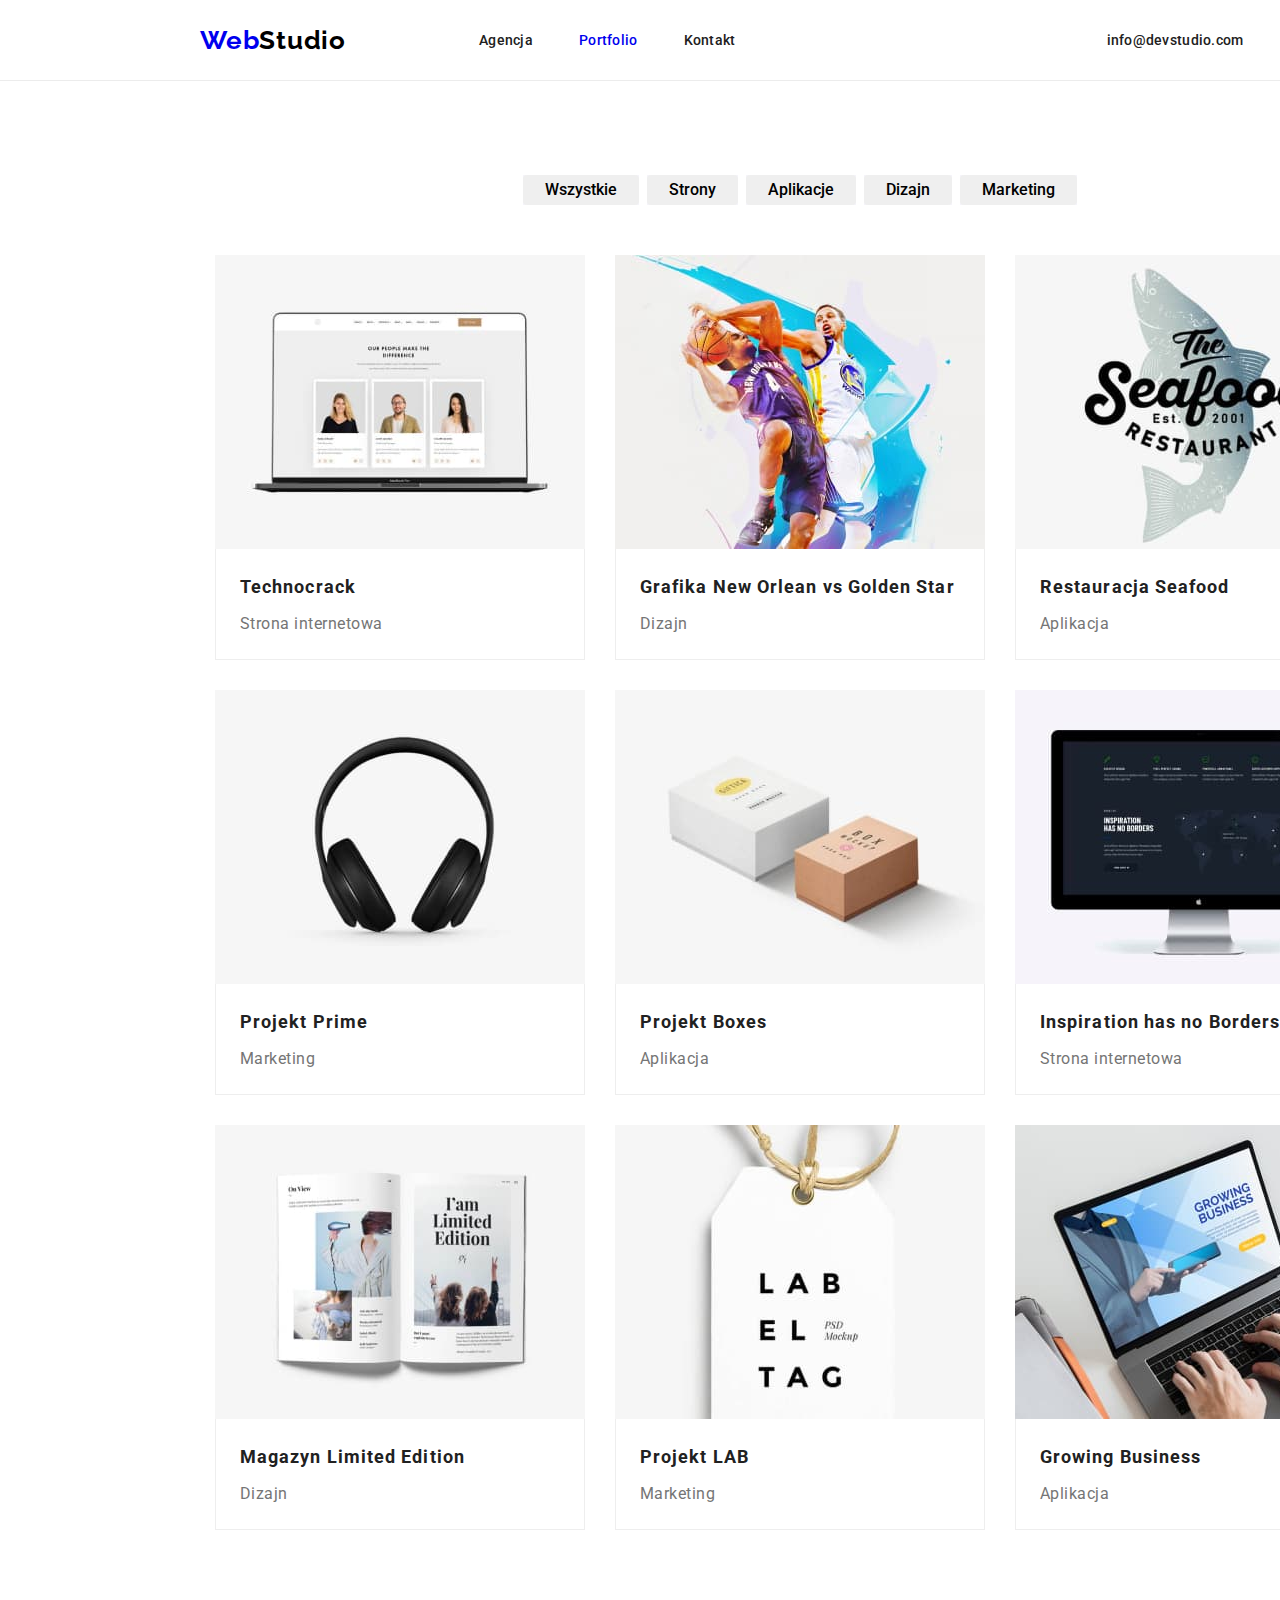
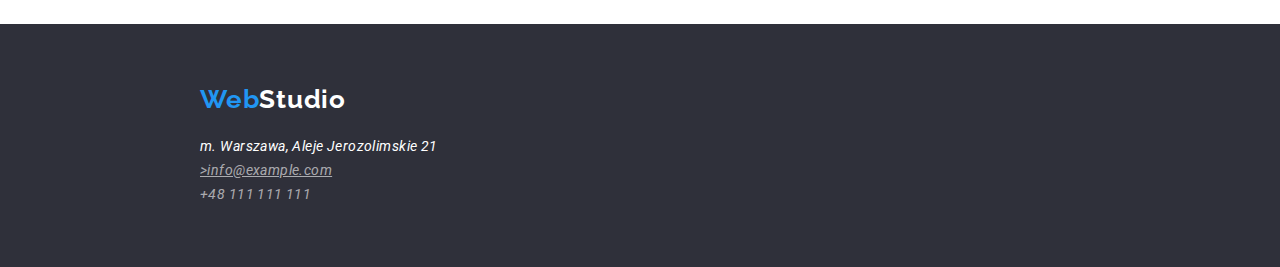
==== portfolio.html @ e714e41a "first-commit" ====
<!DOCTYPE html>
<html lang="en">
  <head>
    <title>Portfolio hw3</title>
    <meta charset="UTF-8" />
    <link
      rel="stylesheet"
      href="https://cdnjs.cloudflare.com/ajax/libs/modern-normalize/1.0.0/modern-normalize.min.css"
    />
    <link rel="stylesheet" href="style.css" />
    <link rel="preconnect" href="https://fonts.googleapis.com" />
    <link rel="preconnect" href="https://fonts.gstatic.com" crossorigin />
    <link
      href="https://fonts.googleapis.com/css2?family=Raleway:wght@700&display=swap"
      rel="stylesheet"
    />
    <link
      href="https://fonts.googleapis.com/css2?family=Roboto:wght@400;500;700;900&display=swap"
      rel="stylesheet"
    />
  </head>

  <body>
    <header class="header-style">
      <div class="container row">
        <div class="logo">
          <a href="index.html">Web<span class="logo-black">Studio</span></a>
        </div>
        <nav class="header-nav">
          <ul class="row">
            <li><a>Agencja</a></li>
            <li><a href="portfolio.html">Portfolio</a></li>
            <li><a>Kontakt</a></li>
          </ul>
        </nav>
        <div class="header-mail"><a>info@devstudio.com</a></div>
        <div class="phone-number"><a>+48 111 111 111</a></div>
      </div>
    </header>

    <main>
      <section class="section section-2-bg">
        <div class="container">
          <ul class="portfolio-buttons">
            <li><button type="button">Wszystkie</button></li>
            <li><button type="button">Strony</button></li>
            <li><button type="button">Aplikacje</button></li>
            <li><button type="button">Dizajn</button></li>
            <li><button type="button">Marketing</button></li>
          </ul>

          <ul class="portfolio-cards-wrap">
            <li class="portfolio-images-grid">
              <img
                width="370"
                height="294"
                alt="A laptop"
                src="images/portfolio1.jpg"
              />
              <p class="portfolio-card-header">Technocrack</p>
              <p class="portfolio-card-comment">Strona internetowa</p>
            </li>
            <li class="portfolio-images-grid">
              <img
                width="370"
                height="294"
                alt="Two basketball players fighting over a ball during a jump"
                src="images/portfolio2.jpg"
              />
              <p class="portfolio-card-header">
                Grafika New Orlean vs Golden Star
              </p>
              <p class="portfolio-card-comment">Dizajn</p>
            </li>
            <li class="portfolio-images-grid">
              <img
                width="370"
                height="294"
                alt="Logo of a seafood reastaurant."
                src="images/portfolio3.jpg"
              />
              <p class="portfolio-card-header">Restauracja Seafood</p>
              <p class="portfolio-card-comment">Aplikacja</p>
            </li>

            <li class="portfolio-images-grid">
              <img
                width="370"
                height="294"
                alt="A laptop"
                src="images/portfolio4.jpg"
              />
              <p class="portfolio-card-header">Projekt Prime</p>
              <p class="portfolio-card-comment">Marketing</p>
            </li>
            <li class="portfolio-images-grid">
              <img
                width="370"
                height="294"
                alt="Two basketball players fighting over a ball during a jump"
                src="images/portfolio5.jpg"
              />
              <p class="portfolio-card-header">Projekt Boxes</p>
              <p class="portfolio-card-comment">Aplikacja</p>
            </li>
            <li class="portfolio-images-grid">
              <img
                width="370"
                height="294"
                alt="Logo of a seafood reastaurant."
                src="images/portfolio6.jpg"
              />
              <p class="portfolio-card-header">Inspiration has no Borders</p>
              <p class="portfolio-card-comment">Strona internetowa</p>
            </li>

            <li class="portfolio-images-grid">
              <img
                width="370"
                height="294"
                alt="A laptop"
                src="images/portfolio7.jpg"
              />
              <p class="portfolio-card-header">Magazyn Limited Edition</p>
              <p class="portfolio-card-comment">Dizajn</p>
            </li>
            <li class="portfolio-images-grid">
              <img
                width="370"
                height="294"
                alt="Two basketball players fighting over a ball during a jump"
                src="images/portfolio8.jpg"
              />
              <p class="portfolio-card-header">Projekt LAB</p>
              <p class="portfolio-card-comment">Marketing</p>
            </li>
            <li class="portfolio-images-grid">
              <img
                width="370"
                height="294"
                alt="Logo of a seafood reastaurant."
                src="images/portfolio9.jpg"
              />
              <p class="portfolio-card-header">Growing Business</p>
              <p class="portfolio-card-comment">Aplikacja</p>
            </li>
          </ul>
        </div>
      </section>
    </main>

    <footer>
      <div class="footer-style">
        <div class="container container-flex-start">
          <a class="footer-logo"
            ><span class="footer-logo-blueweb">Web</span>Studio</a
          >
          <address>
            <a class="footer-adress"> m. Warszawa, Aleje Jerozolimskie 21</a
            ><br />
            <a class="footer-mail" href="mailto:info@example.com"
              >>info@example.com</a
            ><br />
            <a class="footer-telephone">+48 111 111 111</a>
          </address>
        </div>
      </div>
    </footer>
  </body>
</html>
---- style.css ----
:root {
  --primary-color: #2196f3;
  --primary-text-color: #212121;
  --section-bg-color: #2f303a;
  --section-color: #fff;
  --studio-button-text-color: #fff;
  --main-div-our-team-background-color: #f5f4fa;
  --our-team-member-background-color: #fff;
  --our-team-member-position-text-color: #757575;
  --footer-background: #2f303a;
  --footer-logo-color: #fff;
  --footer-adress-color: #fff;
  --portfolio-buttons-background-color: #f5f4fa;
  --portfolio-buttons-text-hover-color: #fff;
  --section-2-bg-color: #fff;
  --portfolio-card-border: #eeeeee;
  --header-border: #ececec;
}

h1 {
  margin: 0;
  padding: 0;
}

h2 {
  padding: 0;
  margin: 0;
}

body {
  font-family: "Roboto", Arial, Helvetica, sans-serif;
  font-style: normal;
  font-weight: 400;
  width: 1600px;
  color: var(--primary-text-color);
  margin: 0 auto;
}

.container {
  width: 1200px;
  display: flex;
  flex-direction: column;
  align-items: center;
  margin: auto;
}

.row {
  display: flex;
  flex-direction: row;
  justify-content: center;
  list-style-type: none;
}

.header-style {
  font-weight: 500;
  font-size: 14px;
  letter-spacing: 0.02em;
  display: flex;
  justify-content: center;
  border-bottom: 1px solid var(--header-border);
}

.header-style > nav > ul > li > a:hover {
  color: var(--primary-color);
}

.logo {
  font-family: "Raleway";
  font-weight: 700;
  font-size: 26px;
  margin-right: 93px;

  letter-spacing: 0.03em;

  color: var(--primary-color);
  line-height: 3.076923076923077;
}
.logo > a {
  text-decoration: none;
}

.logo:hover {
  color: var(--primary-color);
}

.logo-black {
  color: black;
}

.row > li:not(:last-child) {
  margin-right: 46px;
}

.row > li > a {
  text-decoration: none;
}

.header-nav {
  margin-right: 371px;
}

.header-mail {
  margin-right: 50px;
}

.mail:hover {
  color: var(--primary-color);
}

.phone-number:hover {
  color: var(--primary-color);
}

.section {
  align-items: center;
  display: flex;
  justify-content: center;
  flex-direction: column;
  padding: 94px;
  width: 1600px;
  background: var(--section-bg-color);
}

.section-2-bg {
  background-color: var(--section-2-bg-color);
}

.section > h1 {
  font-weight: 900;
  width: 696px;
  font-size: 44px;
  line-height: 1.36;
  /* or 136% */
  text-align: center;
  letter-spacing: 0.06em;
  text-transform: uppercase;

  color: var(--section-color);
}

.section > button {
  width: 200px;
  margin-top: 30px;
  background: var(--primary-color);
  box-shadow: 0px 4px 4px rgba(0, 0, 0, 0.15);
  border-radius: 4px;
}

.button-name {
  width: 117px;
  font-weight: 700;
  line-height: 1.88;

  align-items: center;
  text-align: center;
  letter-spacing: 0.06em;
  color: var(--studio-button-text-color);
}

.section-1-padding {
  padding: 200px;
}

.card-set {
  display: flex;
  /* Make a flex container multiline */
  flex-wrap: wrap;
  /* Set gap between rows and columns */
  gap: 10px;
  padding: 0 0 94px 0;
  list-style: none;
}

.item {
  flex-basis: calc((100% - 90px) / 4);
}

.item > h2 {
  font-weight: 700;
  font-size: 14px;
  line-height: 1.14;
  letter-spacing: 0.03em;
  text-transform: uppercase;
}

.item > p {
  font-weight: 400;
  font-size: 14px;
  line-height: 1.71;

  letter-spacing: 0.03em;
  color: var(--our-team-member-position-text-color);
}

.main-div-2 {
  width: 1600px;
  padding-top: 94px;
  align-items: center;
  display: flex;
  justify-content: center;
  flex-direction: column;
}

.main-div-2 > h2 {
  font-weight: 700;
  font-size: 36px;
  line-height: 1.17;
  letter-spacing: 0.03em;
}

.main-div-2-images {
  padding-top: 50px;
}

.main-div-2-images > img:not(:last-child) {
  margin-right: 30px;
}

.main-div-3-our-team {
  background: var(--main-div-our-team-background-color);
  margin-top: 94px;
  align-items: center;
  display: flex;
  justify-content: center;
  flex-direction: column;
}

.section-3-bg {
  background-color: var(--portfolio-buttons-background-color);
}

.main-div-3-our-team > h2 {
  font-weight: 700;
  font-size: 36px;
  line-height: 1.17;
  letter-spacing: 0.03em;
}

.main-div-3-our-team-table {
  margin-top: 50px;
  display: flex;
  flex-wrap: wrap;
  gap: 30px;
  padding: 0;
  list-style: none;
}

.portfolio-cards-wrap {
  flex-basis: calc((100% - 60px) / 3);
  justify-content: center;
  display: flex;
  flex-wrap: wrap;
  gap: 30px;
  padding: 0;
  margin: 0;
  list-style: none;
}

.main-div3-our-team-member {
  flex-basis: calc((100% - 90px) / 4);
  background: var(--our-team-member-background-color);
}

.main-div3-our-team-member-name {
  font-weight: 500;
  line-height: 1.19;
  /* identical to box height */
  text-align: center;
  letter-spacing: 0.03em;
}

.main-div3-our-team-member-position {
  line-height: 1.19;
  /* identical to box height */
  text-align: center;
  letter-spacing: 0.03em;
  color: var(--our-team-member-position-text-color);
}

.section > h2 {
  font-weight: 700;
  font-size: 36px;
  line-height: 36px;
  text-align: center;
  letter-spacing: 0.03em;
}

.footer-style {
  background: var(--footer-background);
  width: 1600px;
  padding-bottom: 60px;
}

.container-flex-start {
  align-items: flex-start;
}

.footer-logo {
  padding-top: 60px;
  margin-bottom: 20px;
  font-family: "Raleway";
  font-weight: 700;
  font-size: 26px;
  line-height: 1.19;
  /* identical to box height */

  letter-spacing: 0.03em;
  color: var(--footer-logo-color);
}
.footer-logo-blueweb {
  color: var(--primary-color);
}
.footer-adress {
  font-weight: 400;
  font-size: 14px;
  line-height: 1.71;
  /* or 171% */

  letter-spacing: 0.03em;

  color: var(--footer-adress-color);
}

.footer-adress:hover {
  color: var(--primary-color);
}

.footer-mail {
  margin-top: 9px;
  font-size: 14px;
  line-height: 1.71;
  /* or 171% */

  letter-spacing: 0.03em;

  color: rgba(255, 255, 255, 0.6);
}

.footer-mail:hover {
  color: var(--primary-color);
}

.footer-telephone {
  margin-top: 9px;
  font-size: 14px;
  line-height: 1.71;
  letter-spacing: 0.03em;
  color: rgba(255, 255, 255, 0.6);
}
.footer-telephone:hover {
  color: var(--primary-color);
}

.portfolio-buttons {
  margin-top: 0;
  padding-left: 0;
  margin-bottom: 50px;
  list-style: none;
  align-items: center;
  display: flex;
  justify-content: center;
}

.portfolio-buttons > li {
  background: var(--portfolio-buttons-background-color);
}

.portfolio-buttons > li > button:hover {
  background: var(--primary-color);
  color: var(--portfolio-buttons-text-hover-color);
}

.portfolio-buttons > li > button {
  font-weight: 500;
  cursor: pointer;
  padding: 6px 22px;
  border: none;
  border-radius: 4px;
}

.portfolio-buttons > li:not(:last-child) {
  margin-right: 8px;
}

.portfolio-images-grid {
  border-bottom: 1px solid var(--portfolio-card-border);
  background-color: var(--section-2-bg-color);
}

.portfolio-images-grid > img {
  width: 100%;
  display: block;
}

.portfolio-card-header {
  border-left: 1px solid var(--portfolio-card-border);
  border-right: 1px solid var(--portfolio-card-border);
  margin: 0;
  padding: 20px 24px 0 24px;
  font-weight: 700;
  font-size: 18px;
  line-height: 2;
  letter-spacing: 0.06em;
}

.portfolio-card-comment {
  border-left: 1px solid var(--portfolio-card-border);
  border-right: 1px solid var(--portfolio-card-border);
  margin: 0;
  padding: 4px 24px 20px 24px;
  line-height: 1.875;
  letter-spacing: 0.03em;
  color: var(--our-team-member-position-text-color);
}
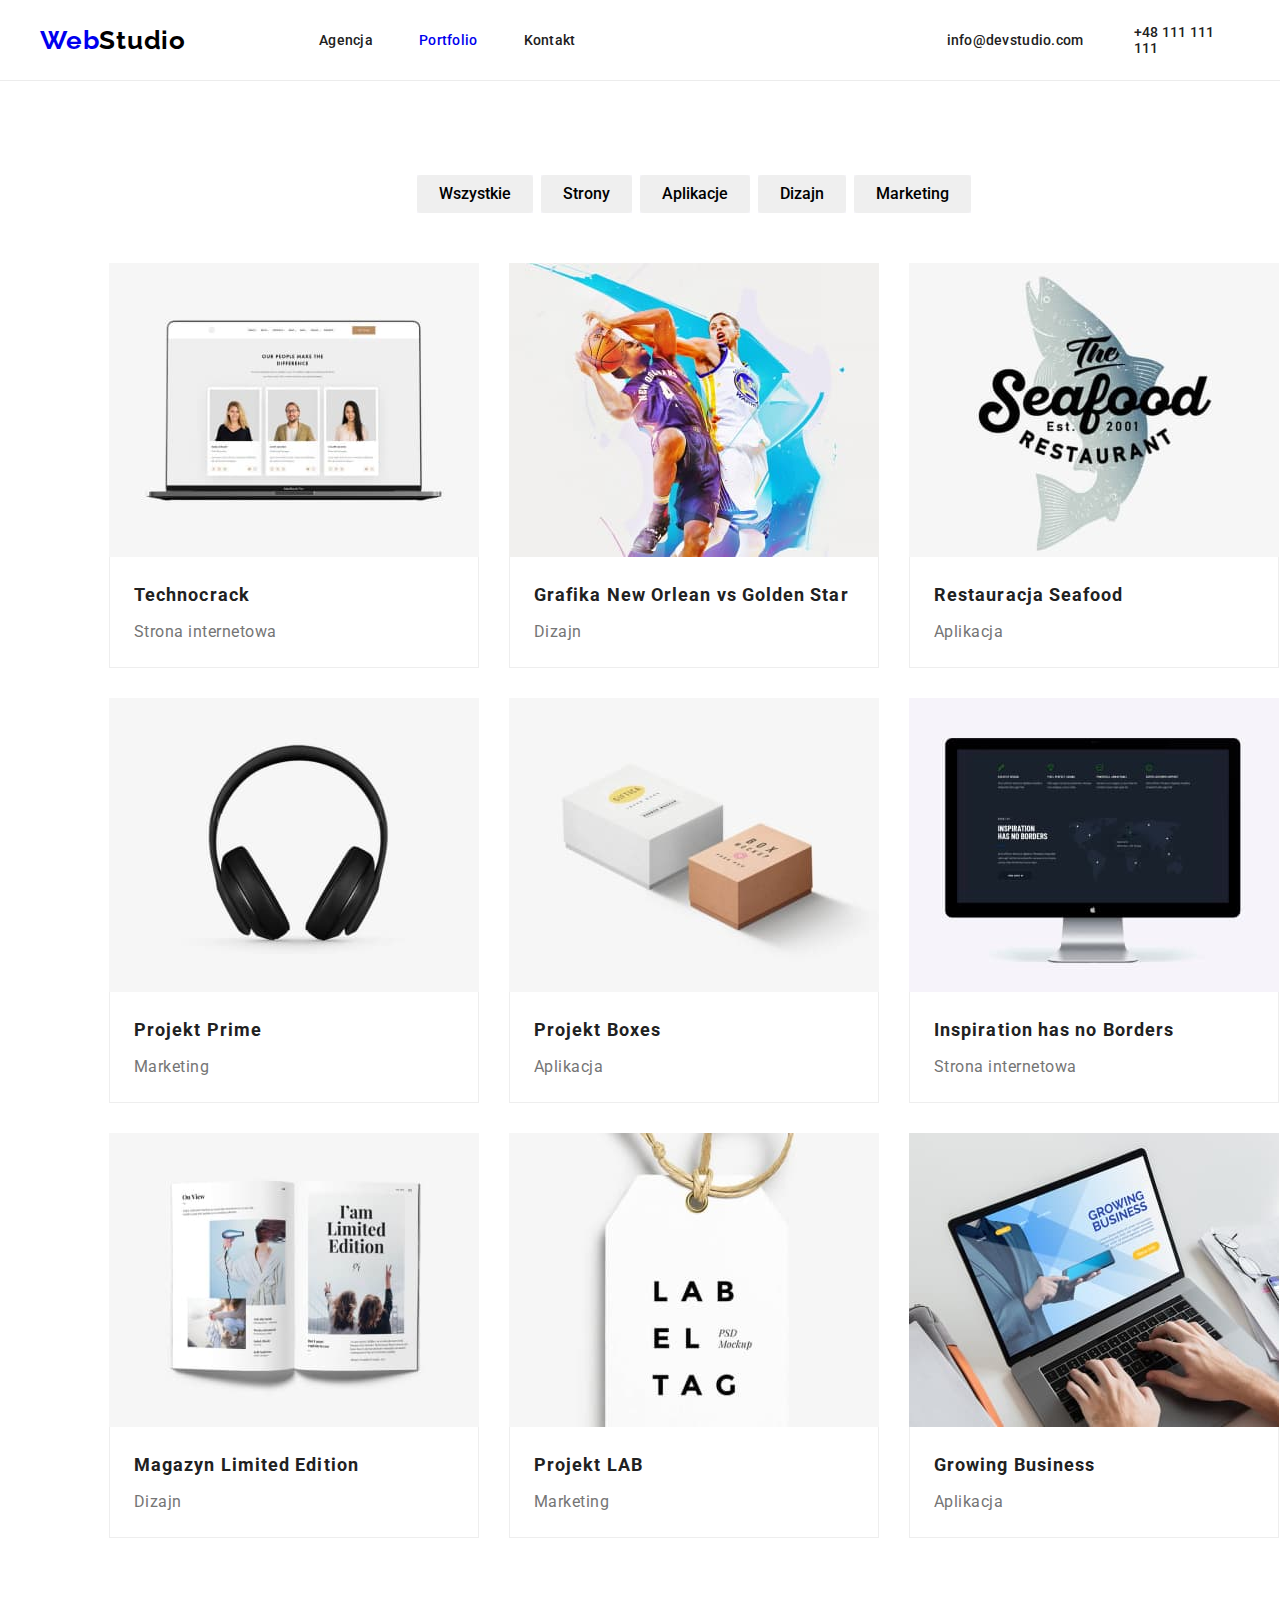
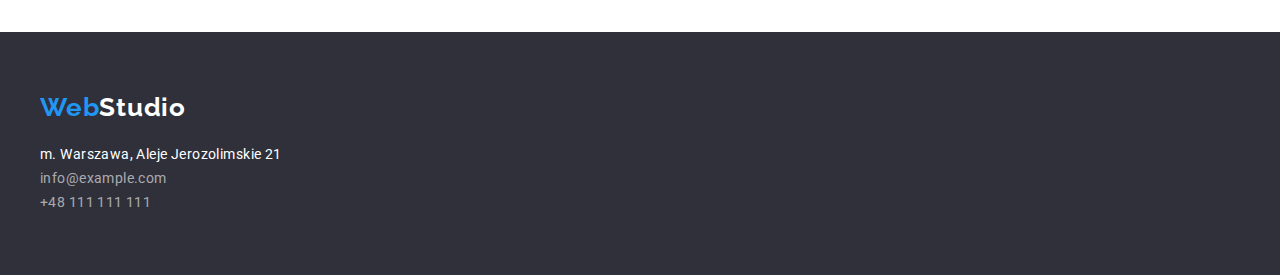
==== commit a4dedcd8: "tmp" ====
--- a/portfolio.html
+++ b/portfolio.html
@@ -159,7 +159,7 @@
             <a class="footer-adress"> m. Warszawa, Aleje Jerozolimskie 21</a
             ><br />
             <a class="footer-mail" href="mailto:info@example.com"
-              >>info@example.com</a
+              >info@example.com</a
             ><br />
             <a class="footer-telephone">+48 111 111 111</a>
           </address>
--- a/style.css
+++ b/style.css
@@ -1,4 +1,5 @@
 :root {
+  --background: #fff;
   --primary-color: #2196f3;
   --primary-text-color: #212121;
   --section-bg-color: #2f303a;
@@ -15,6 +16,7 @@
   --section-2-bg-color: #fff;
   --portfolio-card-border: #eeeeee;
   --header-border: #ececec;
+  --footer-adress: rgba(255, 255, 255, 0.6);
 }
 
 h1 {
@@ -31,9 +33,9 @@
   font-family: "Roboto", Arial, Helvetica, sans-serif;
   font-style: normal;
   font-weight: 400;
-  width: 1600px;
   color: var(--primary-text-color);
   margin: 0 auto;
+  background-color: var(--background);
 }
 
 .container {
@@ -60,7 +62,7 @@
   border-bottom: 1px solid var(--header-border);
 }
 
-.header-style > nav > ul > li > a:hover {
+.header-style > .container > nav > ul > li > a:hover {
   color: var(--primary-color);
 }
 
@@ -79,8 +81,8 @@
   text-decoration: none;
 }
 
-.logo:hover {
-  color: var(--primary-color);
+.logo > a:visited {
+  color: inherit;
 }
 
 .logo-black {
@@ -95,6 +97,10 @@
   text-decoration: none;
 }
 
+.row > li > a:visited {
+  color: inherit;
+}
+
 .header-nav {
   margin-right: 371px;
 }
@@ -103,9 +109,20 @@
   margin-right: 50px;
 }
 
-.mail:hover {
-  color: var(--primary-color);
-}
+.header-mail:hover {
+  color: var(--primary-color);
+}
+
+/* .header-mail > a::before {
+  content: "";
+  display: inline-block;
+  width: 16px;
+  height: 16px;
+  background-color: red;
+  background-image: url("./images/icons.svg#icon-envelope");
+  background-repeat: no-repeat;
+  background-position: center center;
+} */
 
 .phone-number:hover {
   color: var(--primary-color);
@@ -117,15 +134,19 @@
   justify-content: center;
   flex-direction: column;
   padding: 94px;
-  width: 1600px;
+  width: 100%;
   background: var(--section-bg-color);
+}
+
+.padding-zero {
+  padding: 0;
 }
 
 .section-2-bg {
   background-color: var(--section-2-bg-color);
 }
 
-.section > h1 {
+.container > h1 {
   font-weight: 900;
   width: 696px;
   font-size: 44px;
@@ -138,7 +159,7 @@
   color: var(--section-color);
 }
 
-.section > button {
+.section-1-button {
   width: 200px;
   margin-top: 30px;
   background: var(--primary-color);
@@ -157,8 +178,13 @@
   color: var(--studio-button-text-color);
 }
 
-.section-1-padding {
+.section-1-bg {
   padding: 200px;
+  background-image: linear-gradient(to right, #2f303a66, #2f303a66),
+    url(images/section-1-background.jpg);
+  height: 600px;
+
+  object-fit: contain;
 }
 
 .card-set {
@@ -246,7 +272,6 @@
 }
 
 .portfolio-cards-wrap {
-  flex-basis: calc((100% - 60px) / 3);
   justify-content: center;
   display: flex;
   flex-wrap: wrap;
@@ -287,7 +312,6 @@
 
 .footer-style {
   background: var(--footer-background);
-  width: 1600px;
   padding-bottom: 60px;
 }
 
@@ -319,6 +343,7 @@
   letter-spacing: 0.03em;
 
   color: var(--footer-adress-color);
+  font-style: normal;
 }
 
 .footer-adress:hover {
@@ -326,14 +351,15 @@
 }
 
 .footer-mail {
+  font-style: normal;
   margin-top: 9px;
   font-size: 14px;
   line-height: 1.71;
   /* or 171% */
 
   letter-spacing: 0.03em;
-
-  color: rgba(255, 255, 255, 0.6);
+  text-decoration: none;
+  color: var(--footer-adress);
 }
 
 .footer-mail:hover {
@@ -341,11 +367,12 @@
 }
 
 .footer-telephone {
+  font-style: normal;
   margin-top: 9px;
   font-size: 14px;
   line-height: 1.71;
   letter-spacing: 0.03em;
-  color: rgba(255, 255, 255, 0.6);
+  color: var(--footer-adress);
 }
 .footer-telephone:hover {
   color: var(--primary-color);
@@ -371,6 +398,7 @@
 }
 
 .portfolio-buttons > li > button {
+  height: 38px;
   font-weight: 500;
   cursor: pointer;
   padding: 6px 22px;
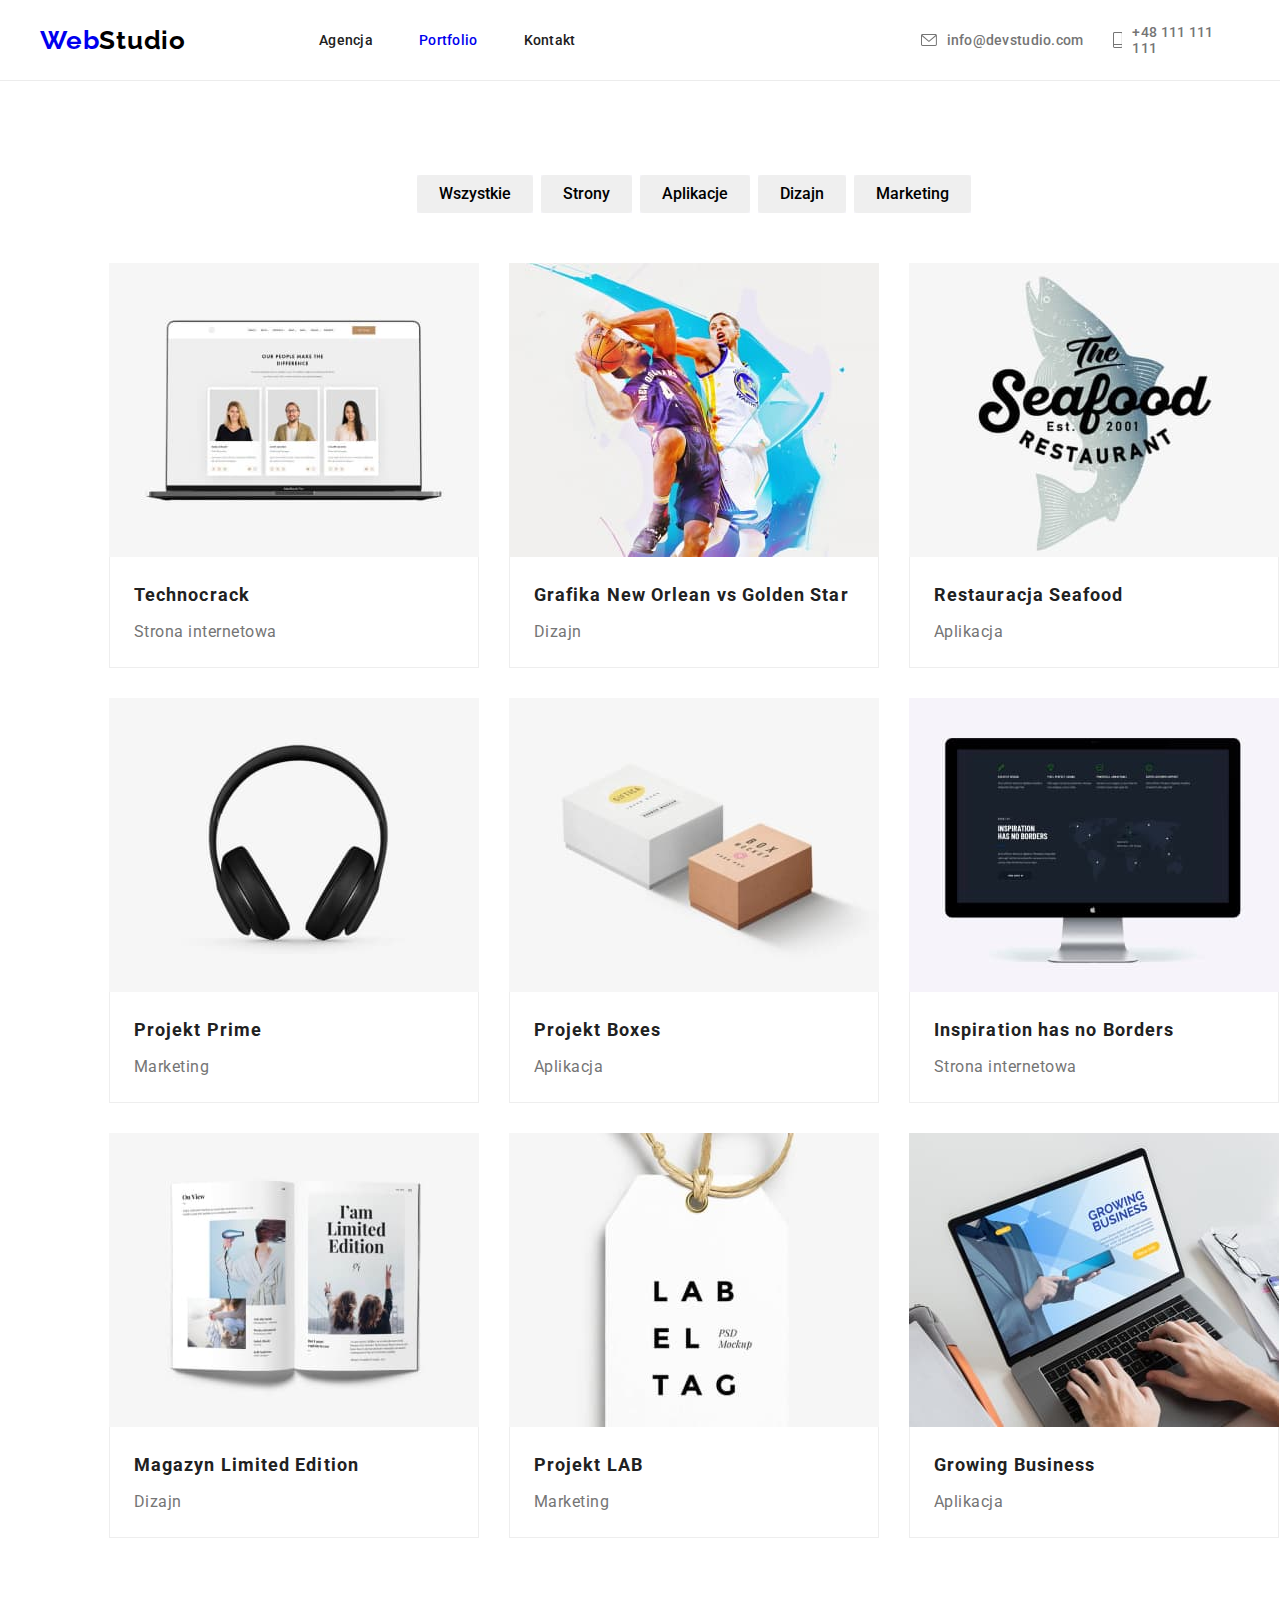
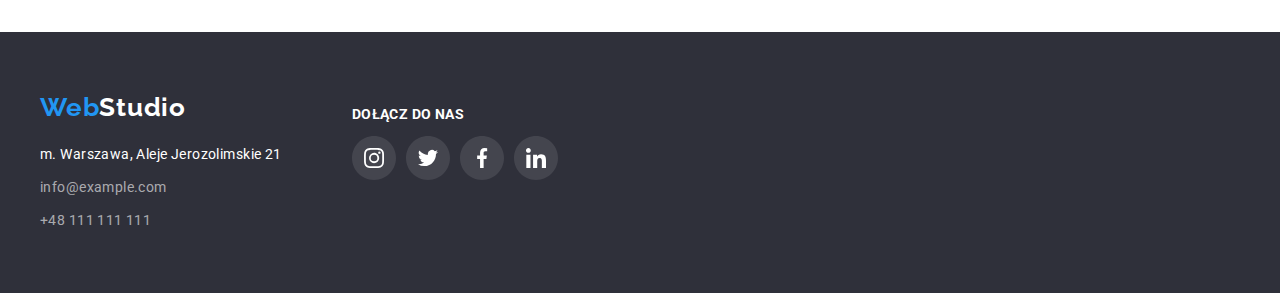
==== commit 8ffda631: "hw4-final" ====
--- a/portfolio.html
+++ b/portfolio.html
@@ -33,8 +33,23 @@
             <li><a>Kontakt</a></li>
           </ul>
         </nav>
-        <div class="header-mail"><a>info@devstudio.com</a></div>
-        <div class="phone-number"><a>+48 111 111 111</a></div>
+        <div class="header-mail">
+          <a>
+            <svg class="header-icon" width="16" height="12">
+              <use href="./images/icons.svg#icon-envelope"></use>
+            </svg>
+            info@devstudio.com</a
+          >
+        </div>
+        <div class="phone-number">
+          <a>
+            <svg class="header-icon" width="10" height="16">
+              <use href="./images/icons.svg#icon-smartphone"></use>
+            </svg>
+
+            +48 111 111 111</a
+          >
+        </div>
       </div>
     </header>
 
@@ -151,18 +166,44 @@
 
     <footer>
       <div class="footer-style">
-        <div class="container container-flex-start">
-          <a class="footer-logo"
-            ><span class="footer-logo-blueweb">Web</span>Studio</a
-          >
-          <address>
-            <a class="footer-adress"> m. Warszawa, Aleje Jerozolimskie 21</a
-            ><br />
-            <a class="footer-mail" href="mailto:info@example.com"
-              >info@example.com</a
-            ><br />
-            <a class="footer-telephone">+48 111 111 111</a>
-          </address>
+        <div class="container footer-align-items-left">
+          <div class="footer-div-1">
+            <a class="footer-logo"
+              ><span class="footer-logo-blueweb">Web</span>Studio</a
+            >
+            <address class="footer-adress-full">
+              <a class="footer-adress"> m. Warszawa, Aleje Jerozolimskie 21</a>
+              <a class="footer-mail" href="mailto:info@example.com"
+                >info@example.com</a
+              >
+              <a class="footer-telephone">+48 111 111 111</a>
+            </address>
+          </div>
+          <div>
+            <p class="footer-join-us">Dołącz do nas</p>
+            <div class="footer-social-links">
+              <a>
+                <svg width="44" height="44">
+                  <use href="./images/icons.svg#icon-instagram"></use>
+                </svg>
+              </a>
+              <a>
+                <svg width="44" height="44">
+                  <use href="./images/icons.svg#icon-twitter"></use>
+                </svg>
+              </a>
+              <a>
+                <svg width="44" height="44">
+                  <use href="./images/icons.svg#icon-facebook"></use>
+                </svg>
+              </a>
+              <a>
+                <svg width="44" height="44">
+                  <use href="./images/icons.svg#icon-linkedin"></use>
+                </svg>
+              </a>
+            </div>
+          </div>
         </div>
       </div>
     </footer>
--- a/style.css
+++ b/style.css
@@ -17,6 +17,8 @@
   --portfolio-card-border: #eeeeee;
   --header-border: #ececec;
   --footer-adress: rgba(255, 255, 255, 0.6);
+  --social-links-color: #afb1b8;
+  --footer-social-links-bg: rgba(255, 255, 255, 0.1);
 }
 
 h1 {
@@ -102,30 +104,43 @@
 }
 
 .header-nav {
-  margin-right: 371px;
+  margin-right: 345px;
 }
 
 .header-mail {
-  margin-right: 50px;
-}
-
-.header-mail:hover {
-  color: var(--primary-color);
-}
-
-/* .header-mail > a::before {
-  content: "";
-  display: inline-block;
-  width: 16px;
-  height: 16px;
-  background-color: red;
-  background-image: url("./images/icons.svg#icon-envelope");
-  background-repeat: no-repeat;
-  background-position: center center;
-} */
-
-.phone-number:hover {
-  color: var(--primary-color);
+  margin-right: 29px;
+}
+
+.header-icon {
+  margin-right: 10px;
+}
+
+.header-mail > a {
+  align-items: center;
+  display: flex;
+  --color2: var(--our-team-member-position-text-color);
+  color: var(--our-team-member-position-text-color);
+}
+
+.header-mail a:hover {
+  color: var(--primary-color);
+  --color2: var(--primary-color);
+}
+
+.phone-number {
+  color: var(--our-team-member-position-text-color);
+}
+
+.phone-number > a {
+  align-items: center;
+  display: flex;
+  --color4: var(--our-team-member-position-text-color);
+  color: var(--our-team-member-position-text-color);
+}
+
+.phone-number a:hover {
+  color: var(--primary-color);
+  --color4: var(--primary-color);
 }
 
 .section {
@@ -160,6 +175,7 @@
 }
 
 .section-1-button {
+  height: 50px;
   width: 200px;
   margin-top: 30px;
   background: var(--primary-color);
@@ -188,6 +204,7 @@
 }
 
 .card-set {
+  margin: 0;
   display: flex;
   /* Make a flex container multiline */
   flex-wrap: wrap;
@@ -202,6 +219,7 @@
 }
 
 .item > h2 {
+  margin-top: 30px;
   font-weight: 700;
   font-size: 14px;
   line-height: 1.14;
@@ -218,16 +236,7 @@
   color: var(--our-team-member-position-text-color);
 }
 
-.main-div-2 {
-  width: 1600px;
-  padding-top: 94px;
-  align-items: center;
-  display: flex;
-  justify-content: center;
-  flex-direction: column;
-}
-
-.main-div-2 > h2 {
+.container > h2 {
   font-weight: 700;
   font-size: 36px;
   line-height: 1.17;
@@ -263,7 +272,7 @@
 }
 
 .main-div-3-our-team-table {
-  margin-top: 50px;
+  margin: 50px 0 0 0;
   display: flex;
   flex-wrap: wrap;
   gap: 30px;
@@ -271,19 +280,29 @@
   list-style: none;
 }
 
-.portfolio-cards-wrap {
-  justify-content: center;
-  display: flex;
-  flex-wrap: wrap;
-  gap: 30px;
-  padding: 0;
-  margin: 0;
-  list-style: none;
+.social-links {
+  display: flex;
+  justify-content: center;
+  gap: 10px;
+}
+
+.social-links > a {
+  --color1: var(--our-team-member-background-color);
+  --color2: var(--social-links-color);
+}
+
+.social-links > a:hover {
+  --color1: var(--primary-color);
+  --color2: var(--our-team-member-background-color);
+  cursor: pointer;
 }
 
 .main-div3-our-team-member {
   flex-basis: calc((100% - 90px) / 4);
   background: var(--our-team-member-background-color);
+  box-shadow: 0px 1px 3px rgba(0, 0, 0, 0.12), 0px 1px 1px rgba(0, 0, 0, 0.14),
+    0px 2px 1px rgba(0, 0, 0, 0.2);
+  border-radius: 0px 0px 4px 4px;
 }
 
 .main-div3-our-team-member-name {
@@ -310,18 +329,50 @@
   letter-spacing: 0.03em;
 }
 
+.all-our-clients {
+  margin: 50px 0 0 0;
+  display: flex;
+  flex-wrap: wrap;
+  gap: 30px;
+  padding: 0;
+  list-style: none;
+}
+
+.our-client {
+  flex-basis: calc((100% - 150px) / 6);
+  background: var(--our-team-member-background-color);
+  border: 1px solid var(--social-links-color);
+  border-radius: 4px;
+}
+
+.our-client > a:hover {
+  --color1: var(--primary-color);
+}
+
+.our-client:hover {
+  border-color: var(--primary-color);
+}
+
 .footer-style {
   background: var(--footer-background);
-  padding-bottom: 60px;
+  padding: 60px 0;
+}
+
+.footer-align-items-left {
+  align-items: flex-start;
+  display: flex;
+  flex-direction: row;
 }
 
 .container-flex-start {
   align-items: flex-start;
 }
 
+.footer-div-1 {
+  margin: 0 70px 0 0;
+}
+
 .footer-logo {
-  padding-top: 60px;
-  margin-bottom: 20px;
   font-family: "Raleway";
   font-weight: 700;
   font-size: 26px;
@@ -331,6 +382,11 @@
   letter-spacing: 0.03em;
   color: var(--footer-logo-color);
 }
+
+.footer-adress-full {
+  margin-top: 20px;
+}
+
 .footer-logo-blueweb {
   color: var(--primary-color);
 }
@@ -338,6 +394,7 @@
   font-weight: 400;
   font-size: 14px;
   line-height: 1.71;
+  display: block;
   /* or 171% */
 
   letter-spacing: 0.03em;
@@ -351,6 +408,7 @@
 }
 
 .footer-mail {
+  display: block;
   font-style: normal;
   margin-top: 9px;
   font-size: 14px;
@@ -367,6 +425,7 @@
 }
 
 .footer-telephone {
+  display: block;
   font-style: normal;
   margin-top: 9px;
   font-size: 14px;
@@ -376,6 +435,32 @@
 }
 .footer-telephone:hover {
   color: var(--primary-color);
+}
+
+.footer-join-us {
+  font-weight: 700;
+  font-size: 14px;
+  line-height: 16px;
+  letter-spacing: 0.03em;
+  text-transform: uppercase;
+
+  color: var(--portfolio-buttons-text-hover-color);
+}
+
+.footer-social-links {
+  display: flex;
+  justify-content: center;
+  gap: 10px;
+}
+
+.footer-social-links > a {
+  --color1: var(--footer-social-links-bg);
+  --color2: var(--background);
+}
+
+.footer-social-links > a:hover {
+  --color1: var(--primary-color);
+  cursor: pointer;
 }
 
 .portfolio-buttons {
@@ -395,6 +480,8 @@
 .portfolio-buttons > li > button:hover {
   background: var(--primary-color);
   color: var(--portfolio-buttons-text-hover-color);
+  box-shadow: 0px 3px 1px rgba(0, 0, 0, 0.1), 0px 1px 2px rgba(0, 0, 0, 0.08),
+    0px 2px 2px rgba(0, 0, 0, 0.12);
 }
 
 .portfolio-buttons > li > button {
@@ -410,9 +497,24 @@
   margin-right: 8px;
 }
 
+.portfolio-cards-wrap {
+  justify-content: center;
+  display: flex;
+  flex-wrap: wrap;
+  gap: 30px;
+  padding: 0;
+  margin: 0;
+  list-style: none;
+}
+
 .portfolio-images-grid {
   border-bottom: 1px solid var(--portfolio-card-border);
   background-color: var(--section-2-bg-color);
+}
+
+.portfolio-images-grid:hover {
+  box-shadow: 0px 1px 1px rgba(0, 0, 0, 0.12), 0px 4px 4px rgba(0, 0, 0, 0.06),
+    1px 4px 6px rgba(0, 0, 0, 0.16);
 }
 
 .portfolio-images-grid > img {
